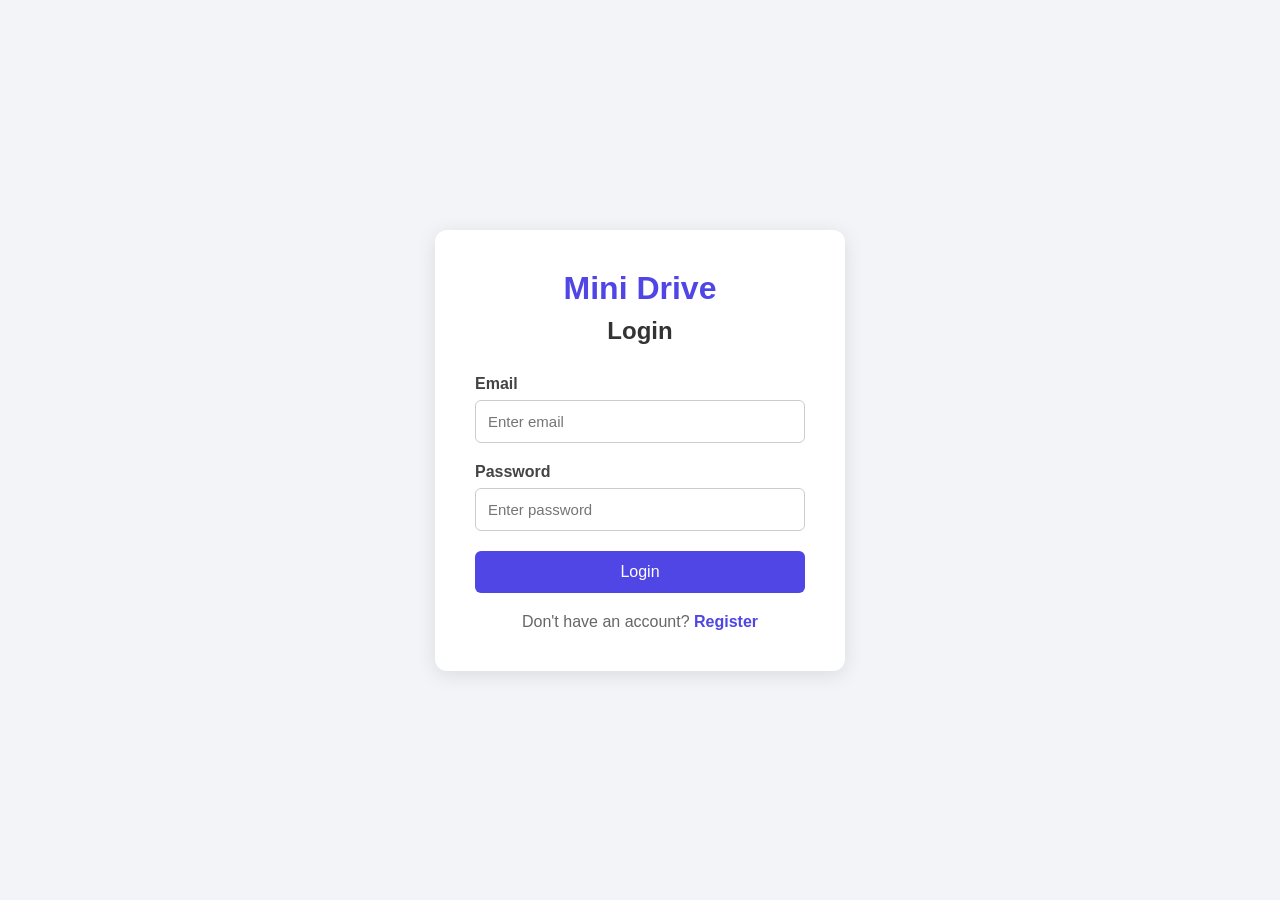
==== src/main/resources/static/dashboard.html @ bcd1473f "Authentication frontend" ====
<!DOCTYPE html>
<html lang="en">

<head>

    <meta charset="UTF-8">

    <meta name="viewport"
          content="width=device-width, initial-scale=1.0">

    <title>Mini Drive - Dashboard</title>

    <!-- Bootstrap CSS -->
    <link
            href="https://cdn.jsdelivr.net/npm/bootstrap@5.3.3/dist/css/bootstrap.min.css"
            rel="stylesheet">

</head>

<body class="bg-light">

<!-- ==========================
     NAVBAR
     ========================== -->

<nav class="navbar navbar-expand-lg bg-white shadow-sm">

    <div class="container">

        <!-- Brand -->

        <a class="navbar-brand fw-bold text-primary"
           href="dashboard.html">

            Mini Drive

        </a>


        <!-- Mobile menu button -->

        <button
                class="navbar-toggler"
                type="button"
                data-bs-toggle="collapse"
                data-bs-target="#navbarContent">

            <span class="navbar-toggler-icon"></span>

        </button>


        <!-- Navbar content -->

        <div
                class="collapse navbar-collapse"
                id="navbarContent">

            <!-- Left side -->

            <ul class="navbar-nav me-auto mb-2 mb-lg-0">

                <li class="nav-item">

                    <a
                            class="nav-link active"
                            href="dashboard.html">

                        Home

                    </a>

                </li>

                <li class="nav-item">

                    <a
                            class="nav-link"
                            href="#">

                        My Files

                    </a>

                </li>

                <li class="nav-item">

                    <a
                            class="nav-link"
                            href="#">

                        Profile

                    </a>

                </li>

            </ul>


            <!-- Right side -->

            <button
                    id="logout"
                    class="btn btn-outline-danger">

                Logout

            </button>

        </div>

    </div>

</nav>


<!-- ==========================
     MAIN CONTENT
     ========================== -->

<main class="container py-5">

    <!-- Welcome section -->

    <div class="mb-5">

        <h1 class="fw-bold">

            Welcome to Mini Drive

        </h1>

        <p
                id="user"
                class="text-muted fs-5">

            Loading...

        </p>

    </div>


    <!-- Dashboard cards -->

    <div class="row g-4">


        <!-- My Files -->

        <div class="col-md-4">

            <div class="card border-0 shadow-sm h-100">

                <div class="card-body p-4">

                    <div class="mb-3">

                        <span
                                class="badge text-bg-primary">

                            Files

                        </span>

                    </div>

                    <h4 class="card-title">

                        My Files

                    </h4>

                    <p class="card-text text-muted">

                        View and manage all your
                        uploaded files.

                    </p>

                    <button
                            class="btn btn-primary">

                        View Files

                    </button>

                </div>

            </div>

        </div>


        <!-- Upload -->

        <div class="col-md-4">

            <div class="card border-0 shadow-sm h-100">

                <div class="card-body p-4">

                    <div class="mb-3">

                        <span
                                class="badge text-bg-success">

                            Upload

                        </span>

                    </div>

                    <h4 class="card-title">

                        Upload File

                    </h4>

                    <p class="card-text text-muted">

                        Upload documents and images
                        to your Mini Drive.

                    </p>

                    <button
                            class="btn btn-success">

                        Upload File

                    </button>

                </div>

            </div>

        </div>


        <!-- URL Shortener -->

        <div class="col-md-4">

            <div class="card border-0 shadow-sm h-100">

                <div class="card-body p-4">

                    <div class="mb-3">

                        <span
                                class="badge text-bg-warning">

                            URL

                        </span>

                    </div>

                    <h4 class="card-title">

                        URL Shortener

                    </h4>

                    <p class="card-text text-muted">

                        Create short URLs for
                        your files.

                    </p>

                    <button
                            class="btn btn-warning">

                        Shorten URL

                    </button>

                </div>

            </div>

        </div>

    </div>

</main>


<!-- ==========================
     BOOTSTRAP JS
     ========================== -->

<script
        src="https://cdn.jsdelivr.net/npm/bootstrap@5.3.3/dist/js/bootstrap.bundle.min.js">
</script>


<!-- Your authentication JavaScript -->

<script src="js/auth.js"></script>


<!-- ==========================
     LOAD CURRENT USER
     ========================== -->

<script>

    async function loadUser() {

        try {

            const response = await fetch(
                "/api/auth/me",
                {
                    credentials: "include"
                }
            );


            // User is not logged in

            if (!response.ok) {

                window.location.href =
                    "login.html";

                return;
            }


            // Get email from backend

            const email =
                await response.text();


            // Display email

            document.getElementById("user")
                .textContent =
                "Logged in as: " + email;

        }

        catch (error) {

            console.error(
                "Error loading user:",
                error
            );

            window.location.href =
                "login.html";
        }
    }


    loadUser();

</script>
<script src="js/auth.js"></script>
</body>

</html>
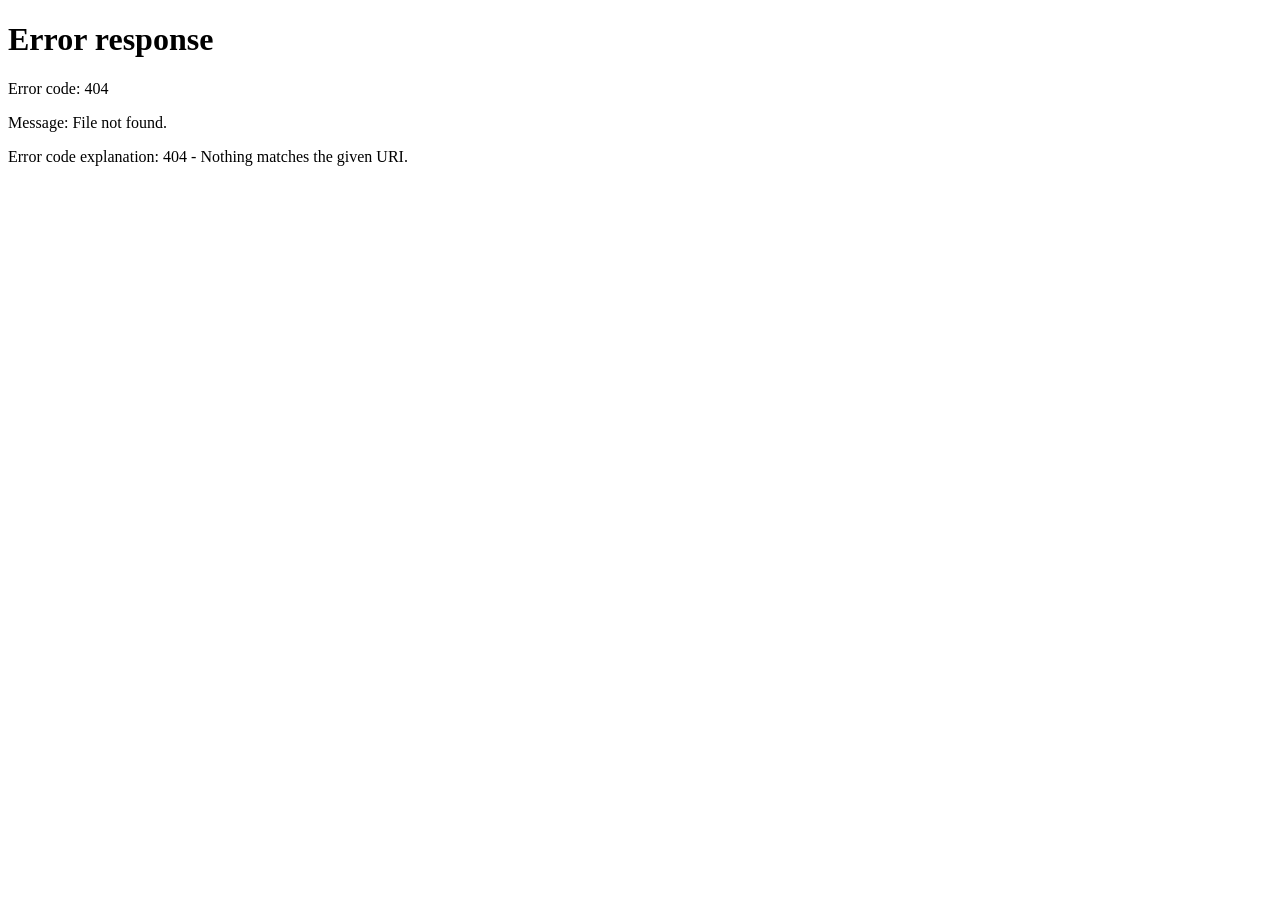
==== commit a15fbaf6: "Connect frontend to backend file features" ====
--- a/src/main/resources/static/dashboard.html
+++ b/src/main/resources/static/dashboard.html
@@ -2,368 +2,545 @@
 <html lang="en">
 
 <head>
-
     <meta charset="UTF-8">
 
     <meta name="viewport"
           content="width=device-width, initial-scale=1.0">
 
-    <title>Mini Drive - Dashboard</title>
-
-    <!-- Bootstrap CSS -->
-    <link
-            href="https://cdn.jsdelivr.net/npm/bootstrap@5.3.3/dist/css/bootstrap.min.css"
-            rel="stylesheet">
-
+    <title>Dashboard | CloudVault</title>
+
+    <link rel="stylesheet"
+          href="style.css">
 </head>
 
-<body class="bg-light">
-
-<!-- ==========================
-     NAVBAR
-     ========================== -->
-
-<nav class="navbar navbar-expand-lg bg-white shadow-sm">
-
-    <div class="container">
-
-        <!-- Brand -->
-
-        <a class="navbar-brand fw-bold text-primary"
-           href="dashboard.html">
-
-            Mini Drive
+<body>
+
+<!-- ================================
+     DASHBOARD
+================================= -->
+
+<div class="dashboard">
+
+
+    <!-- SIDEBAR -->
+
+    <aside class="sidebar">
+
+        <a href="index.html"
+           class="dashboard-logo">
+
+            ☁ Cloud<span>Vault</span>
 
         </a>
 
 
-        <!-- Mobile menu button -->
-
-        <button
-                class="navbar-toggler"
-                type="button"
-                data-bs-toggle="collapse"
-                data-bs-target="#navbarContent">
-
-            <span class="navbar-toggler-icon"></span>
-
-        </button>
-
-
-        <!-- Navbar content -->
-
-        <div
-                class="collapse navbar-collapse"
-                id="navbarContent">
-
-            <!-- Left side -->
-
-            <ul class="navbar-nav me-auto mb-2 mb-lg-0">
-
-                <li class="nav-item">
-
-                    <a
-                            class="nav-link active"
-                            href="dashboard.html">
-
-                        Home
-
-                    </a>
-
-                </li>
-
-                <li class="nav-item">
-
-                    <a
-                            class="nav-link"
-                            href="#">
-
-                        My Files
-
-                    </a>
-
-                </li>
-
-                <li class="nav-item">
-
-                    <a
-                            class="nav-link"
-                            href="#">
-
-                        Profile
-
-                    </a>
-
-                </li>
-
-            </ul>
-
-
-            <!-- Right side -->
-
-            <button
-                    id="logout"
-                    class="btn btn-outline-danger">
-
-                Logout
-
-            </button>
+        <!-- Navigation -->
+
+        <nav class="dashboard-nav">
+
+            <a href="#overview"
+               class="active">
+
+                <span>⌂</span>
+                Overview
+
+            </a>
+
+            <a href="#files">
+
+                <span>📁</span>
+                My Files
+
+            </a>
+
+            <a href="#shared">
+
+                <span>↗</span>
+                Shared
+
+            </a>
+
+            <a href="#recent">
+
+                <span>🕘</span>
+                Recent
+
+            </a>
+
+            <a href="#settings">
+
+                <span>⚙</span>
+                Settings
+
+            </a>
+
+        </nav>
+
+
+        <!-- Storage -->
+
+        <div class="storage-box">
+
+            <div class="storage-icon">
+                ☁
+            </div>
+
+            <h4>
+                Storage
+            </h4>
+
+            <p>
+                4.2 GB of 10 GB used
+            </p>
+
+            <div class="storage-bar">
+
+                <span></span>
+
+            </div>
+
+            <small>
+                58% available
+            </small>
 
         </div>
 
-    </div>
-
-</nav>
-
-
-<!-- ==========================
-     MAIN CONTENT
-     ========================== -->
-
-<main class="container py-5">
-
-    <!-- Welcome section -->
-
-    <div class="mb-5">
-
-        <h1 class="fw-bold">
-
-            Welcome to Mini Drive
-
-        </h1>
-
-        <p
-                id="user"
-                class="text-muted fs-5">
-
-            Loading...
-
-        </p>
-
-    </div>
-
-
-    <!-- Dashboard cards -->
-
-    <div class="row g-4">
-
-
-        <!-- My Files -->
-
-        <div class="col-md-4">
-
-            <div class="card border-0 shadow-sm h-100">
-
-                <div class="card-body p-4">
-
-                    <div class="mb-3">
-
-                        <span
-                                class="badge text-bg-primary">
-
-                            Files
-
-                        </span>
-
+
+        <!-- Logout -->
+
+        <a href="index.html"
+           class="logout-button">
+
+            ← Logout
+
+        </a>
+
+    </aside>
+
+
+
+    <!-- ================================
+         MAIN CONTENT
+    ================================= -->
+
+    <main class="dashboard-main">
+
+
+        <!-- TOP BAR -->
+
+        <header class="dashboard-header">
+
+            <div>
+
+                <p class="dashboard-label">
+                    CLOUD STORAGE
+                </p>
+
+                <h1>
+                    Welcome back 👋
+                </h1>
+
+                <p class="dashboard-subtitle">
+                    Manage your files from one place.
+                </p>
+
+            </div>
+
+
+            <div class="profile">
+
+                <div class="profile-avatar">
+                    D
+                </div>
+
+                <div>
+
+                    <b>
+                        Deepika
+                    </b>
+
+                    <small>
+                        Personal Account
+                    </small>
+
+                </div>
+
+            </div>
+
+        </header>
+
+
+
+        <!-- ================================
+             STAT CARDS
+        ================================= -->
+
+        <section class="dashboard-stats"
+                 id="overview">
+
+
+            <div class="dashboard-stat-card">
+
+                <div class="stat-icon">
+                    📁
+                </div>
+
+                <div>
+
+                    <p>
+                        Total Files
+                    </p>
+
+                    <h2>
+                        128
+                    </h2>
+
+                </div>
+
+            </div>
+
+
+            <div class="dashboard-stat-card">
+
+                <div class="stat-icon">
+                    ☁
+                </div>
+
+                <div>
+
+                    <p>
+                        Storage Used
+                    </p>
+
+                    <h2>
+                        4.2 GB
+                    </h2>
+
+                </div>
+
+            </div>
+
+
+            <div class="dashboard-stat-card">
+
+                <div class="stat-icon">
+                    ↗
+                </div>
+
+                <div>
+
+                    <p>
+                        Shared Files
+                    </p>
+
+                    <h2>
+                        24
+                    </h2>
+
+                </div>
+
+            </div>
+
+
+            <div class="dashboard-stat-card">
+
+                <div class="stat-icon">
+                    📊
+                </div>
+
+                <div>
+
+                    <p>
+                        Storage Left
+                    </p>
+
+                    <h2>
+                        5.8 GB
+                    </h2>
+
+                </div>
+
+            </div>
+
+        </section>
+
+
+
+        <!-- ================================
+             QUICK ACTIONS
+        ================================= -->
+
+        <section class="quick-actions">
+
+            <div class="dashboard-section-title">
+
+                <div>
+
+                    <p class="dashboard-label">
+                        QUICK ACTIONS
+                    </p>
+
+                    <h2>
+                        Manage Your Files
+                    </h2>
+
+                </div>
+
+                <label for="fileUpload" class="upload-button">
+                    + Upload File
+                </label>
+
+                <input
+                        type="file"
+                        id="fileUpload"
+                        hidden
+                >
+
+            </div>
+
+
+            <div class="action-grid">
+
+
+                <div class="action-card">
+
+                    <div class="action-icon">
+                        ↑
                     </div>
 
-                    <h4 class="card-title">
-
-                        My Files
-
-                    </h4>
-
-                    <p class="card-text text-muted">
-
-                        View and manage all your
-                        uploaded files.
-
-                    </p>
-
-                    <button
-                            class="btn btn-primary">
-
-                        View Files
-
-                    </button>
-
-                </div>
-
-            </div>
-
-        </div>
-
-
-        <!-- Upload -->
-
-        <div class="col-md-4">
-
-            <div class="card border-0 shadow-sm h-100">
-
-                <div class="card-body p-4">
-
-                    <div class="mb-3">
-
-                        <span
-                                class="badge text-bg-success">
-
-                            Upload
-
-                        </span>
-
+                    <h3>
+                        Upload Files
+                    </h3>
+
+                    <p>
+                        Add new files to your
+                        cloud storage.
+                    </p>
+
+                </div>
+
+
+                <div class="action-card" id="createFolder">
+
+                    <div class="action-icon">
+                        📁
                     </div>
 
-                    <h4 class="card-title">
-
-                        Upload File
-
-                    </h4>
-
-                    <p class="card-text text-muted">
-
-                        Upload documents and images
-                        to your Mini Drive.
-
-                    </p>
-
-                    <button
-                            class="btn btn-success">
-
-                        Upload File
-
-                    </button>
-
-                </div>
-
-            </div>
-
-        </div>
-
-
-        <!-- URL Shortener -->
-
-        <div class="col-md-4">
-
-            <div class="card border-0 shadow-sm h-100">
-
-                <div class="card-body p-4">
-
-                    <div class="mb-3">
-
-                        <span
-                                class="badge text-bg-warning">
-
-                            URL
-
-                        </span>
-
+                    <h3>
+                        Create Folder
+                    </h3>
+
+                    <p>
+                        Organize your files into
+                        custom folders.
+                    </p>
+
+                </div>
+
+
+                <div class="action-card">
+
+                    <div class="action-icon">
+                        ↗
                     </div>
 
-                    <h4 class="card-title">
-
-                        URL Shortener
-
-                    </h4>
-
-                    <p class="card-text text-muted">
-
-                        Create short URLs for
-                        your files.
-
-                    </p>
-
-                    <button
-                            class="btn btn-warning">
-
-                        Shorten URL
-
-                    </button>
-
-                </div>
-
-            </div>
-
-        </div>
-
-    </div>
-
-</main>
-
-
-<!-- ==========================
-     BOOTSTRAP JS
-     ========================== -->
-
-<script
-        src="https://cdn.jsdelivr.net/npm/bootstrap@5.3.3/dist/js/bootstrap.bundle.min.js">
-</script>
-
-
-<!-- Your authentication JavaScript -->
-
-<script src="js/auth.js"></script>
-
-
-<!-- ==========================
-     LOAD CURRENT USER
-     ========================== -->
-
-<script>
-
-    async function loadUser() {
-
-        try {
-
-            const response = await fetch(
-                "/api/auth/me",
-                {
-                    credentials: "include"
-                }
-            );
-
-
-            // User is not logged in
-
-            if (!response.ok) {
-
-                window.location.href =
-                    "login.html";
-
-                return;
-            }
-
-
-            // Get email from backend
-
-            const email =
-                await response.text();
-
-
-            // Display email
-
-            document.getElementById("user")
-                .textContent =
-                "Logged in as: " + email;
-
-        }
-
-        catch (error) {
-
-            console.error(
-                "Error loading user:",
-                error
-            );
-
-            window.location.href =
-                "login.html";
-        }
-    }
-
-
-    loadUser();
-
-</script>
-<script src="js/auth.js"></script>
+                    <h3>
+                        Share Files
+                    </h3>
+
+                    <p>
+                        Share selected files
+                        with others.
+                    </p>
+
+                </div>
+
+            </div>
+
+        </section>
+
+        <!-- FOLDERS -->
+
+        <section class="folders-section">
+
+            <div class="dashboard-section-title">
+
+                <div>
+                    <p class="dashboard-label">
+                        YOUR FOLDERS
+                    </p>
+
+                    <h2>
+                        My Folders
+                    </h2>
+                </div>
+
+            </div>
+
+            <div class="folder-grid" id="folderGrid">
+
+                <div class="folder-card">
+                    <div class="folder-icon">📁</div>
+
+                    <div>
+                        <h3>College Projects</h3>
+                        <p>12 files</p>
+                    </div>
+                </div>
+
+                <div class="folder-card">
+                    <div class="folder-icon">📁</div>
+
+                    <div>
+                        <h3>Documents</h3>
+                        <p>8 files</p>
+                    </div>
+                </div>
+
+            </div>
+
+        </section>
+
+
+
+        <!-- ================================
+             RECENT FILES
+        ================================= -->
+
+        <section class="recent-files"
+                 id="recent">
+
+            <div class="dashboard-section-title">
+
+                <div>
+
+                    <p class="dashboard-label">
+                        RECENT ACTIVITY
+                    </p>
+
+                    <h2>
+                        Recent Files
+                    </h2>
+
+                    <div class="file-search">
+                        <input
+                                type="text"
+                                id="fileSearch"
+                                placeholder="🔍 Search files..."
+                        >
+                    </div>
+
+                </div>
+
+                <a href="#files"
+                   class="view-all">
+                    View All →
+                </a>
+
+            </div>
+
+
+            <div class="file-table">
+
+
+                <div class="file-row file-header">
+
+                        <span>
+                            File
+                        </span>
+
+                    <span>
+                            Type
+                        </span>
+
+                    <span>
+                            Size
+                        </span>
+
+                    <span>
+                            Modified
+                        </span>
+
+                </div>
+
+
+
+                <div class="file-row">
+
+                        <span class="file-name">
+                            📄 Project_Report.pdf
+                        </span>
+
+                    <span>
+                            PDF
+                        </span>
+
+                    <span>
+                            2.4 MB
+                        </span>
+
+                    <span>
+                            Today
+                        </span>
+
+                </div>
+
+
+                <div class="file-row">
+
+                        <span class="file-name">
+                            🖼 SIH_Prototype.png
+                        </span>
+
+                    <span>
+                            Image
+                        </span>
+
+                    <span>
+                            1.8 MB
+                        </span>
+
+                    <span>
+                            Yesterday
+                        </span>
+
+                </div>
+
+
+                <div class="file-row">
+
+                        <span class="file-name">
+                            📊 Project_Data.xlsx
+                        </span>
+
+                    <span>
+                            Excel
+                        </span>
+
+                    <span>
+                            856 KB
+                        </span>
+
+                    <span>
+                            2 days ago
+                        </span>
+
+                </div>
+                <div id="uploadedFiles"></div>
+
+
+            </div>
+
+        </section>
+
+
+    </main>
+
+</div>
+
+
+<script src="script.js"></script>
+
 </body>
 
 </html>
--- a/src/main/resources/static/style.css
+++ b/src/main/resources/static/style.css
@@ -0,0 +1,2866 @@
+/* ================================
+   GOOGLE FONT
+================================ */
+
+@import url('https://fonts.googleapis.com/css2?family=Inter:wght@400;500;600;700;800&display=swap');
+
+
+/* ================================
+   BASIC RESET
+================================ */
+
+* {
+    margin: 0;
+    padding: 0;
+    box-sizing: border-box;
+}
+
+html {
+    scroll-behavior: smooth;
+}
+
+body {
+    font-family: 'Inter', sans-serif;
+    color: #17213c;
+    background: #f8faff;
+    line-height: 1.6;
+}
+
+a {
+    text-decoration: none;
+    color: inherit;
+}
+
+
+/* ================================
+   NAVBAR
+================================ */
+
+.navbar {
+    height: 78px;
+
+    display: flex;
+    align-items: center;
+    justify-content: space-between;
+
+    padding: 0 8%;
+
+    background: rgba(255, 255, 255, 0.95);
+
+    border-bottom: 1px solid #e9edf5;
+
+    position: sticky;
+    top: 0;
+
+    z-index: 100;
+
+    backdrop-filter: blur(15px);
+}
+
+
+/* Logo */
+
+.logo {
+    font-size: 22px;
+    font-weight: 800;
+
+    letter-spacing: -1px;
+}
+
+.logo span {
+    color: #6675f4;
+}
+
+
+/* Navigation */
+
+.navbar nav {
+    display: flex;
+
+    align-items: center;
+
+    gap: 32px;
+
+    font-size: 14px;
+
+    font-weight: 600;
+
+    color: #68738a;
+}
+
+.navbar nav a {
+    transition: 0.3s;
+}
+
+.navbar nav a:hover {
+    color: #6675f4;
+}
+
+
+/* Login Button */
+
+.navbar nav a:last-child {
+
+    padding: 10px 20px;
+
+    border-radius: 9px;
+
+    border: 1px solid #dfe4ef;
+
+    color: #303b55;
+
+    background: white;
+}
+
+.navbar nav a:last-child:hover {
+
+    background: #6675f4;
+
+    color: white;
+
+    border-color: #6675f4;
+}
+
+
+/* ================================
+   HERO SECTION
+================================ */
+
+.hero {
+
+    min-height: 720px;
+
+    padding: 80px 8%;
+
+    display: grid;
+
+    grid-template-columns: 1fr 1fr;
+
+    align-items: center;
+
+    gap: 50px;
+
+    background:
+
+        radial-gradient(
+            circle at 80% 20%,
+            #dce3ff,
+            transparent 35%
+        ),
+
+        linear-gradient(
+            135deg,
+            #f9fbff,
+            #eef2ff
+        );
+
+    overflow: hidden;
+}
+
+
+/* Hero Text */
+
+.tagline {
+
+    display: inline-block;
+
+    padding: 8px 14px;
+
+    border-radius: 30px;
+
+    background: #e8ecff;
+
+    color: #6271ef;
+
+    font-size: 11px;
+
+    font-weight: 800;
+
+    letter-spacing: 1px;
+
+    margin-bottom: 20px;
+}
+
+
+.hero h1 {
+
+    font-size: 60px;
+
+    line-height: 1.05;
+
+    letter-spacing: -3px;
+
+    max-width: 650px;
+
+    margin-bottom: 22px;
+}
+
+.hero h1 span {
+
+    display: block;
+
+    color: #6675f4;
+}
+
+
+.hero-text {
+
+    max-width: 540px;
+
+    color: #707b91;
+
+    font-size: 16px;
+}
+
+
+/* Buttons */
+
+.hero-buttons {
+
+    display: flex;
+
+    gap: 14px;
+
+    margin-top: 30px;
+}
+
+.btn {
+
+    display: inline-flex;
+
+    align-items: center;
+
+    justify-content: center;
+
+    padding: 13px 22px;
+
+    border-radius: 10px;
+
+    font-size: 13px;
+
+    font-weight: 700;
+
+    transition: 0.3s;
+}
+
+
+/* Primary */
+
+.btn.primary {
+
+    color: white;
+
+    background:
+        linear-gradient(
+            135deg,
+            #6675f4,
+            #806be9
+        );
+
+    box-shadow:
+        0 12px 25px
+        rgba(102,117,244,0.25);
+}
+
+.btn.primary:hover {
+
+    transform: translateY(-3px);
+
+    box-shadow:
+        0 17px 30px
+        rgba(102,117,244,0.35);
+}
+
+
+/* Secondary */
+
+.btn.secondary {
+
+    color: #3f4960;
+
+    background: white;
+
+    border: 1px solid #dfe4ef;
+}
+
+.btn.secondary:hover {
+
+    border-color: #6675f4;
+
+    color: #6675f4;
+}
+
+
+/* ================================
+   CLOUD DIAGRAM
+================================ */
+
+.cloud-diagram {
+
+    height: 500px;
+
+    position: relative;
+
+    display: flex;
+
+    align-items: center;
+
+    justify-content: center;
+}
+
+
+/* Main Cloud */
+
+.cloud-center {
+
+    width: 145px;
+
+    height: 145px;
+
+    border-radius: 35px;
+
+    background:
+        linear-gradient(
+            135deg,
+            #6575f4,
+            #826bea
+        );
+
+    color: white;
+
+    display: flex;
+
+    flex-direction: column;
+
+    align-items: center;
+
+    justify-content: center;
+
+    text-align: center;
+
+    position: relative;
+
+    z-index: 5;
+
+    box-shadow:
+        0 25px 60px
+        rgba(92,105,235,0.45);
+}
+
+.cloud-center:first-letter {
+    font-size: 45px;
+}
+
+.cloud-center h3 {
+
+    font-size: 15px;
+
+    margin-top: 3px;
+}
+
+.cloud-center p {
+
+    font-size: 9px;
+
+    color: #e3e6ff;
+}
+
+
+/* Diagram Boxes */
+
+.diagram-box {
+
+    position: absolute;
+
+    width: 125px;
+
+    min-height: 82px;
+
+    padding: 12px;
+
+    background: white;
+
+    border: 1px solid #e4e8f2;
+
+    border-radius: 15px;
+
+    box-shadow:
+        0 18px 45px
+        rgba(67,81,139,0.12);
+
+    display: flex;
+
+    flex-direction: column;
+
+    align-items: center;
+
+    justify-content: center;
+
+    text-align: center;
+
+    z-index: 4;
+
+    transition: 0.3s;
+}
+
+.diagram-box:hover {
+
+    transform: translateY(-6px);
+
+    box-shadow:
+        0 22px 50px
+        rgba(67,81,139,0.18);
+}
+
+
+.diagram-box:first-line {
+
+    font-size: 20px;
+}
+
+
+.diagram-box b {
+
+    font-size: 10px;
+
+    margin-top: 4px;
+}
+
+
+.diagram-box small {
+
+    font-size: 8px;
+
+    color: #929aaa;
+}
+
+
+/* Position Boxes */
+
+.box-one {
+
+    top: 35px;
+
+    left: 20px;
+}
+
+.box-two {
+
+    top: 35px;
+
+    right: 20px;
+}
+
+.box-three {
+
+    bottom: 35px;
+
+    left: 20px;
+}
+
+.box-four {
+
+    bottom: 35px;
+
+    right: 20px;
+}
+
+
+/* ================================
+   DIAGRAM CONNECTIONS
+================================ */
+
+.cloud-diagram::before,
+.cloud-diagram::after {
+
+    content: "";
+
+    position: absolute;
+
+    width: 145px;
+
+    height: 2px;
+
+    background:
+        linear-gradient(
+            90deg,
+            #d1d7fa,
+            #6877f4,
+            #d1d7fa
+        );
+
+    z-index: 1;
+}
+
+
+/* Horizontal Lines */
+
+.cloud-diagram::before {
+
+    transform: rotate(32deg);
+
+    left: 85px;
+
+    top: 135px;
+}
+
+.cloud-diagram::after {
+
+    transform: rotate(-32deg);
+
+    right: 85px;
+
+    top: 135px;
+}
+
+
+/* ================================
+   STATISTICS
+================================ */
+
+.stats {
+
+    display: grid;
+
+    grid-template-columns:
+        repeat(4, 1fr);
+
+    background: white;
+
+    border-bottom:
+        1px solid #edf0f5;
+}
+
+
+.stats div {
+
+    text-align: center;
+
+    padding: 30px;
+
+    border-right:
+        1px solid #edf0f5;
+}
+
+.stats div:last-child {
+    border-right: none;
+}
+
+
+.stats h2 {
+
+    font-size: 25px;
+}
+
+
+.stats p {
+
+    color: #8a94a8;
+
+    font-size: 12px;
+}
+
+/* =================================
+   HOW IT WORKS
+================================= */
+
+.how-it-works {
+
+    padding: 95px 8%;
+
+    background: #f7f9ff;
+
+    border-top: 1px solid #edf0f5;
+
+    border-bottom: 1px solid #edf0f5;
+}
+
+
+/* Workflow Container */
+
+.workflow {
+
+    margin-top: 55px;
+
+    display: flex;
+
+    align-items: center;
+
+    justify-content: center;
+
+    gap: 15px;
+}
+
+
+/* Workflow Card */
+
+.workflow-card {
+
+    width: 210px;
+
+    min-height: 220px;
+
+    padding: 25px 20px;
+
+    background: white;
+
+    border: 1px solid #e5e9f2;
+
+    border-radius: 18px;
+
+    text-align: center;
+
+    position: relative;
+
+    transition: 0.3s;
+
+    box-shadow:
+        0 15px 35px
+        rgba(40,50,90,0.06);
+}
+
+
+.workflow-card:hover {
+
+    transform: translateY(-8px);
+
+    box-shadow:
+        0 22px 45px
+        rgba(40,50,90,0.12);
+
+    border-color: #dfe4ff;
+}
+
+
+/* Step Number */
+
+.step-number {
+
+    position: absolute;
+
+    top: 12px;
+
+    right: 15px;
+
+    font-size: 9px;
+
+    font-weight: 800;
+
+    color: #a0a8ba;
+}
+
+
+/* Workflow Icon */
+
+.workflow-icon {
+
+    width: 55px;
+
+    height: 55px;
+
+    margin: 15px auto 18px;
+
+    border-radius: 15px;
+
+    display: grid;
+
+    place-items: center;
+
+    background: #edf0ff;
+
+    color: #6675f4;
+
+    font-size: 23px;
+}
+
+
+.workflow-card h3 {
+
+    font-size: 16px;
+
+    margin-bottom: 8px;
+}
+
+
+.workflow-card p {
+
+    font-size: 11px;
+
+    color: #7f899d;
+
+    line-height: 1.6;
+}
+
+
+/* Arrows */
+
+.workflow-arrow {
+
+    font-size: 25px;
+
+    font-weight: 700;
+
+    color: #6877ef;
+
+    flex-shrink: 0;
+}
+
+
+/* ================================
+   FEATURES
+================================ */
+
+.features {
+
+    padding: 95px 8%;
+
+    background: white;
+}
+
+
+.section-heading {
+
+    max-width: 650px;
+
+    margin: auto;
+
+    text-align: center;
+}
+
+
+.section-heading > p:first-child {
+
+    color: #6675f4;
+
+    font-size: 11px;
+
+    font-weight: 800;
+
+    letter-spacing: 1.5px;
+}
+
+
+.section-heading h2 {
+
+    font-size: 42px;
+
+    line-height: 1.15;
+
+    letter-spacing: -2px;
+
+    margin: 10px 0 15px;
+}
+
+
+.section-heading h2 span {
+
+    color: #6675f4;
+}
+
+
+.section-heading p:last-child {
+
+    color: #7d879a;
+
+    font-size: 14px;
+}
+
+
+/* Feature Grid */
+
+.feature-container {
+
+    margin-top: 50px;
+
+    display: grid;
+
+    grid-template-columns:
+        repeat(3, 1fr);
+
+    gap: 20px;
+}
+
+
+/* Feature Card */
+
+.feature-card {
+
+    padding: 30px;
+
+    border: 1px solid #e8ebf2;
+
+    border-radius: 17px;
+
+    background: white;
+
+    transition: 0.3s;
+}
+
+
+.feature-card:hover {
+
+    transform: translateY(-7px);
+
+    box-shadow:
+        0 20px 40px
+        rgba(39,52,86,0.09);
+
+    border-color: #dfe4ff;
+}
+
+
+.feature-icon {
+
+    width: 48px;
+
+    height: 48px;
+
+    display: grid;
+
+    place-items: center;
+
+    border-radius: 13px;
+
+    background: #edf0ff;
+
+    color: #6675f4;
+
+    font-size: 20px;
+
+    margin-bottom: 20px;
+}
+
+
+.feature-card h3 {
+
+    font-size: 16px;
+
+    margin-bottom: 8px;
+}
+
+
+.feature-card p {
+
+    color: #7e8799;
+
+    font-size: 12px;
+}
+
+
+/* ================================
+   ABOUT SECTION
+================================ */
+
+.about {
+
+    padding: 90px 8%;
+
+    display: grid;
+
+    grid-template-columns:
+        1.1fr 0.9fr;
+
+    gap: 70px;
+
+    align-items: center;
+
+    background: #f7f8fc;
+}
+
+
+.section-label {
+
+    color: #6675f4;
+
+    font-size: 11px;
+
+    font-weight: 800;
+
+    letter-spacing: 1.5px;
+}
+
+
+.about h2 {
+
+    font-size: 42px;
+
+    line-height: 1.15;
+
+    letter-spacing: -2px;
+
+    margin: 10px 0 18px;
+}
+
+
+.about h2 span {
+
+    color: #6675f4;
+}
+
+
+.about-content > p:not(.section-label) {
+
+    color: #7b8599;
+
+    font-size: 14px;
+
+    max-width: 560px;
+}
+
+
+/* About Points */
+
+.about-points {
+
+    display: grid;
+
+    grid-template-columns: 1fr 1fr;
+
+    gap: 12px;
+
+    margin: 25px 0 30px;
+}
+
+
+.about-points div {
+
+    padding: 12px;
+
+    border-radius: 9px;
+
+    background: white;
+
+    border: 1px solid #e9ecf2;
+
+    color: #59657b;
+
+    font-size: 11px;
+
+    font-weight: 600;
+}
+
+
+/* About Visual */
+
+.about-visual {
+
+    height: 350px;
+
+    position: relative;
+
+    display: grid;
+
+    place-items: center;
+}
+
+
+.about-cloud {
+
+    width: 135px;
+
+    height: 135px;
+
+    border-radius: 35px;
+
+    background:
+        linear-gradient(
+            135deg,
+            #6675f4,
+            #806bea
+        );
+
+    color: white;
+
+    display: grid;
+
+    place-items: center;
+
+    font-size: 50px;
+
+    position: relative;
+
+    z-index: 3;
+
+    box-shadow:
+        0 25px 60px
+        rgba(92,105,235,0.4);
+}
+
+
+.about-circle {
+
+    position: absolute;
+
+    border: 1px solid #dfe3f0;
+
+    border-radius: 50%;
+}
+
+
+.circle-one {
+
+    width: 270px;
+
+    height: 270px;
+}
+
+
+.circle-two {
+
+    width: 210px;
+
+    height: 210px;
+}
+
+
+/* ================================
+   FOOTER
+================================ */
+
+footer {
+
+    padding: 40px 8%;
+
+    background: white;
+
+    display: flex;
+
+    align-items: center;
+
+    justify-content: space-between;
+
+    color: #8b94a7;
+
+    font-size: 11px;
+}
+
+
+/* ================================
+   RESPONSIVE DESIGN
+================================ */
+
+@media (max-width: 900px) {
+
+    .hero {
+
+        grid-template-columns: 1fr;
+
+        text-align: center;
+    }
+
+    .hero-text {
+
+        margin: auto;
+    }
+
+    .hero-buttons {
+
+        justify-content: center;
+    }
+
+    .feature-container {
+
+        grid-template-columns: 1fr 1fr;
+    }
+
+    .about {
+
+        grid-template-columns: 1fr;
+    }
+
+    .about-content {
+
+        text-align: center;
+    }
+
+    .about-content > p {
+
+        margin-left: auto;
+
+        margin-right: auto;
+    }
+
+    .about-points {
+
+        text-align: left;
+    }
+
+    .stats {
+
+        grid-template-columns: 1fr 1fr;
+    }
+
+    .cloud-diagram {
+
+        transform: scale(0.9);
+    }
+}
+
+
+@media (max-width: 600px) {
+
+    .navbar {
+
+        padding: 0 5%;
+    }
+
+    .navbar nav {
+
+        gap: 10px;
+    }
+
+    .navbar nav a:not(:last-child) {
+
+        display: none;
+    }
+
+    .hero {
+
+        padding: 60px 5%;
+    }
+
+    .hero h1 {
+
+        font-size: 44px;
+    }
+
+    .hero-buttons {
+
+        flex-direction: column;
+    }
+
+    .feature-container {
+
+        grid-template-columns: 1fr;
+    }
+
+    .features,
+    .about {
+
+        padding: 65px 6%;
+    }
+
+    .section-heading h2,
+    .about h2 {
+
+        font-size: 34px;
+    }
+
+    .cloud-diagram {
+
+        transform: scale(0.72);
+
+        margin: -30px 0;
+    }
+
+    .about-visual {
+
+        display: none;
+    }
+
+    .about-points {
+
+        grid-template-columns: 1fr;
+    }
+
+    footer {
+
+        flex-direction: column;
+
+        gap: 15px;
+
+        text-align: center;
+    }
+}
+
+/* =================================
+   WORKFLOW RESPONSIVE
+================================= */
+
+@media (max-width: 1000px) {
+
+    .workflow {
+        flex-wrap: wrap;
+    }
+
+    .workflow-arrow {
+        display: none;
+    }
+
+}
+
+
+@media (max-width: 600px) {
+
+    .workflow {
+        flex-direction: column;
+    }
+
+    .workflow-card {
+        width: 100%;
+        max-width: 320px;
+    }
+
+}
+
+/* =================================
+   PREMIUM FEATURE CARDS
+================================= */
+
+.feature-card {
+    position: relative;
+    overflow: hidden;
+}
+
+.feature-number {
+    position: absolute;
+    top: 22px;
+    right: 24px;
+
+    font-size: 10px;
+    font-weight: 800;
+
+    color: #b1b8c8;
+}
+
+.feature-link {
+    display: inline-block;
+
+    margin-top: 18px;
+
+    font-size: 10px;
+    font-weight: 800;
+
+    color: #6675f4;
+
+    transition: 0.3s;
+}
+
+.feature-card:hover .feature-link {
+    letter-spacing: 0.3px;
+}
+
+.feature-card::after {
+    content: "";
+
+    position: absolute;
+
+    width: 100px;
+    height: 100px;
+
+    right: -55px;
+    bottom: -55px;
+
+    border-radius: 50%;
+
+    background: #eef0ff;
+
+    transition: 0.3s;
+
+    z-index: 0;
+}
+
+.feature-card:hover::after {
+    transform: scale(1.8);
+}
+
+.feature-card > * {
+    position: relative;
+    z-index: 1;
+}
+
+/* =================================
+   ABOUT SECTION - PREMIUM VISUAL
+================================= */
+
+.about {
+    padding: 100px 8%;
+    display: grid;
+    grid-template-columns: 1fr 1fr;
+    gap: 70px;
+    align-items: center;
+    background: #f7f8fc;
+}
+
+
+/* About Text */
+
+.about-description {
+    max-width: 560px;
+    color: #7b8599;
+    font-size: 14px;
+    line-height: 1.8;
+}
+
+
+/* About Points */
+
+.about-points {
+    display: grid;
+    grid-template-columns: 1fr 1fr;
+    gap: 10px;
+    margin: 25px 0 30px;
+}
+
+.about-points div {
+    padding: 12px 14px;
+    border-radius: 10px;
+    background: white;
+    border: 1px solid #e7eaf1;
+    color: #59657b;
+    font-size: 11px;
+    font-weight: 600;
+}
+
+
+/* =================================
+   ABOUT VISUAL
+================================= */
+
+.about-visual {
+    height: 400px;
+    position: relative;
+    display: flex;
+    align-items: center;
+    justify-content: center;
+}
+
+
+/* Center Cloud */
+
+.about-center {
+    width: 150px;
+    height: 150px;
+
+    border-radius: 32px;
+
+    background: linear-gradient(
+        135deg,
+        #6675f4,
+        #806bea
+    );
+
+    color: white;
+
+    display: flex;
+    flex-direction: column;
+
+    align-items: center;
+    justify-content: center;
+
+    text-align: center;
+
+    position: relative;
+    z-index: 5;
+
+    box-shadow:
+        0 25px 60px
+        rgba(102,117,244,0.35);
+}
+
+
+.about-cloud-icon {
+    font-size: 42px;
+    line-height: 1;
+    margin-bottom: 8px;
+}
+
+
+.about-center h3 {
+    font-size: 15px;
+}
+
+
+.about-center p {
+    font-size: 9px;
+    color: #e4e7ff;
+    margin-top: 3px;
+}
+
+
+/* =================================
+   ORBIT CIRCLES
+================================= */
+
+.about-orbit {
+    position: absolute;
+
+    border: 1px solid #dfe3f0;
+
+    border-radius: 50%;
+}
+
+
+.orbit-one {
+    width: 330px;
+    height: 330px;
+}
+
+
+.orbit-two {
+    width: 245px;
+    height: 245px;
+}
+
+
+/* =================================
+   ABOUT NODES
+================================= */
+
+.about-node {
+    position: absolute;
+
+    width: 115px;
+    min-height: 72px;
+
+    padding: 10px;
+
+    background: white;
+
+    border: 1px solid #e5e8f0;
+
+    border-radius: 14px;
+
+    display: flex;
+    flex-direction: column;
+
+    align-items: center;
+    justify-content: center;
+
+    text-align: center;
+
+    z-index: 6;
+
+    box-shadow:
+        0 15px 35px
+        rgba(40,50,90,0.10);
+
+    transition: 0.3s;
+}
+
+
+.about-node:hover {
+    transform: translateY(-6px);
+}
+
+
+.about-node span {
+    font-size: 20px;
+    margin-bottom: 3px;
+}
+
+
+.about-node b {
+    font-size: 10px;
+}
+
+
+.about-node small {
+    font-size: 8px;
+    color: #929aaa;
+}
+
+
+/* Node Positions */
+
+.node-files {
+    top: 25px;
+    left: 5px;
+}
+
+
+.node-security {
+    top: 25px;
+    right: 5px;
+}
+
+
+.node-storage {
+    bottom: 25px;
+    left: 5px;
+}
+
+
+.node-access {
+    bottom: 25px;
+    right: 5px;
+}
+
+
+/* =================================
+   ABOUT RESPONSIVE
+================================= */
+
+@media (max-width: 900px) {
+
+    .about {
+        grid-template-columns: 1fr;
+        text-align: center;
+    }
+
+    .about-description {
+        margin-left: auto;
+        margin-right: auto;
+    }
+
+    .about-points {
+        text-align: left;
+    }
+
+}
+
+
+@media (max-width: 600px) {
+
+    .about {
+        padding: 70px 6%;
+    }
+
+    .about-points {
+        grid-template-columns: 1fr;
+    }
+
+    .about-visual {
+        transform: scale(0.75);
+        margin: -35px 0;
+    }
+
+}
+
+/* =================================
+   NAVBAR POLISH
+================================= */
+
+.navbar nav a {
+    position: relative;
+    transition: 0.3s;
+}
+
+.navbar nav a:not(:last-child)::after {
+    content: "";
+
+    position: absolute;
+
+    left: 0;
+    bottom: -7px;
+
+    width: 0;
+    height: 2px;
+
+    background: #6675f4;
+
+    border-radius: 10px;
+
+    transition: 0.3s;
+}
+
+.navbar nav a:not(:last-child):hover::after {
+    width: 100%;
+}
+
+/* =================================
+   HERO BUTTON POLISH
+================================= */
+
+.btn {
+    cursor: pointer;
+}
+
+.btn.secondary:hover {
+    transform: translateY(-3px);
+}
+
+.btn.primary:hover {
+    transform: translateY(-3px);
+}
+
+/* =================================
+   PREMIUM FOOTER
+================================= */
+
+footer {
+    padding: 45px 8% 25px;
+
+    background: #11182f;
+
+    color: #aeb6ca;
+
+    display: flex;
+
+    flex-direction: column;
+
+    gap: 22px;
+
+    text-align: center;
+
+    border-top: 1px solid #202947;
+}
+
+footer .logo {
+    color: white;
+}
+
+footer .logo span {
+    color: #8290ff;
+}
+
+footer p {
+    font-size: 11px;
+}
+
+footer::before {
+    content: "Secure • Simple • Organized";
+
+    font-size: 10px;
+
+    color: #737d99;
+
+    letter-spacing: 1px;
+}
+
+
+/* =================================
+   LOGIN PAGE
+================================= */
+
+.login-page {
+    min-height: 100vh;
+
+    display: grid;
+    grid-template-columns: 1fr 1fr;
+
+    background: #f7f9ff;
+}
+
+
+/* =================================
+   LEFT INFORMATION SIDE
+================================= */
+
+.login-info {
+    padding: 60px 9%;
+
+    display: flex;
+    flex-direction: column;
+
+    background:
+        radial-gradient(
+            circle at 80% 20%,
+            #dfe5ff,
+            transparent 35%
+        ),
+        linear-gradient(
+            135deg,
+            #f8faff,
+            #edf1ff
+        );
+}
+
+
+.login-logo {
+    font-size: 22px;
+    font-weight: 800;
+
+    color: #202943;
+
+    width: fit-content;
+}
+
+.login-logo span {
+    color: #6675f4;
+}
+
+
+.login-info-content {
+    max-width: 500px;
+
+    margin: auto 0;
+}
+
+
+.login-label {
+    display: inline-block;
+
+    padding: 7px 12px;
+
+    border-radius: 20px;
+
+    background: #e8ecff;
+
+    color: #6675f4;
+
+    font-size: 10px;
+
+    font-weight: 800;
+
+    letter-spacing: 1px;
+
+    margin-bottom: 18px;
+}
+
+
+.login-info-content h1 {
+    font-size: 52px;
+
+    line-height: 1.08;
+
+    letter-spacing: -2.5px;
+
+    color: #17213c;
+
+    margin-bottom: 20px;
+}
+
+
+.login-info-content h1 span {
+    display: block;
+
+    color: #6675f4;
+}
+
+
+.login-info-content > p {
+    max-width: 450px;
+
+    color: #747f94;
+
+    font-size: 14px;
+
+    line-height: 1.8;
+}
+
+
+/* Benefits */
+
+.login-benefits {
+    margin-top: 28px;
+
+    display: flex;
+
+    flex-direction: column;
+
+    gap: 12px;
+}
+
+
+.login-benefits div {
+    display: flex;
+
+    align-items: center;
+
+    gap: 10px;
+
+    color: #59657b;
+
+    font-size: 12px;
+
+    font-weight: 600;
+}
+
+
+.login-benefits span {
+    width: 23px;
+    height: 23px;
+
+    display: grid;
+
+    place-items: center;
+
+    border-radius: 50%;
+
+    background: #e7ebff;
+
+    color: #6675f4;
+
+    font-size: 11px;
+}
+
+
+/* =================================
+   RIGHT FORM SIDE
+================================= */
+
+.login-form-section {
+    display: flex;
+
+    align-items: center;
+
+    justify-content: center;
+
+    padding: 50px;
+}
+
+
+.login-card {
+    width: 100%;
+
+    max-width: 430px;
+
+    padding: 42px;
+
+    background: white;
+
+    border: 1px solid #e5e9f2;
+
+    border-radius: 22px;
+
+    box-shadow:
+        0 25px 70px
+        rgba(39,52,86,0.10);
+}
+
+
+/* Header */
+
+.login-card-header {
+    text-align: center;
+
+    margin-bottom: 30px;
+}
+
+
+.login-icon {
+    width: 55px;
+    height: 55px;
+
+    margin: 0 auto 15px;
+
+    display: grid;
+
+    place-items: center;
+
+    border-radius: 15px;
+
+    background:
+        linear-gradient(
+            135deg,
+            #6675f4,
+            #806bea
+        );
+
+    color: white;
+
+    font-size: 25px;
+
+    box-shadow:
+        0 12px 25px
+        rgba(102,117,244,0.25);
+}
+
+
+.login-card-header h2 {
+    font-size: 25px;
+
+    color: #202943;
+
+    margin-bottom: 6px;
+}
+
+
+.login-card-header p {
+    color: #8992a5;
+
+    font-size: 11px;
+}
+
+
+/* =================================
+   FORM
+================================= */
+
+.form-group {
+    margin-bottom: 19px;
+}
+
+
+.form-group label {
+    display: block;
+
+    margin-bottom: 7px;
+
+    color: #3f4960;
+
+    font-size: 11px;
+
+    font-weight: 700;
+}
+
+
+.form-group input {
+    width: 100%;
+
+    height: 47px;
+
+    padding: 0 14px;
+
+    border: 1px solid #dfe4ed;
+
+    border-radius: 10px;
+
+    outline: none;
+
+    background: #fbfcff;
+
+    color: #28324a;
+
+    font-family: inherit;
+
+    font-size: 12px;
+
+    transition: 0.3s;
+}
+
+
+.form-group input:focus {
+    border-color: #6675f4;
+
+    background: white;
+
+    box-shadow:
+        0 0 0 3px
+        rgba(102,117,244,0.10);
+}
+
+
+.form-group input::placeholder {
+    color: #a4abba;
+}
+
+
+/* =================================
+   OPTIONS
+================================= */
+
+.login-options {
+    display: flex;
+
+    align-items: center;
+
+    justify-content: space-between;
+
+    margin: 4px 0 23px;
+
+    font-size: 10px;
+}
+
+
+.remember {
+    display: flex;
+
+    align-items: center;
+
+    gap: 7px;
+
+    color: #707b90;
+
+    cursor: pointer;
+}
+
+
+.remember input {
+    accent-color: #6675f4;
+}
+
+
+.login-options a {
+    color: #6675f4;
+
+    font-weight: 700;
+}
+
+
+/* =================================
+   LOGIN BUTTON
+================================= */
+
+.login-button {
+    width: 100%;
+
+    height: 48px;
+
+    border: none;
+
+    border-radius: 10px;
+
+    background:
+        linear-gradient(
+            135deg,
+            #6675f4,
+            #806bea
+        );
+
+    color: white;
+
+    font-family: inherit;
+
+    font-size: 12px;
+
+    font-weight: 700;
+
+    cursor: pointer;
+
+    box-shadow:
+        0 12px 25px
+        rgba(102,117,244,0.25);
+
+    transition: 0.3s;
+}
+
+
+.login-button:hover {
+    transform: translateY(-2px);
+
+    box-shadow:
+        0 17px 30px
+        rgba(102,117,244,0.32);
+}
+
+
+/* =================================
+   REGISTER
+================================= */
+
+.register-text {
+    margin-top: 23px;
+
+    text-align: center;
+
+    color: #8992a5;
+
+    font-size: 11px;
+}
+
+
+.register-text a {
+    color: #6675f4;
+
+    font-weight: 700;
+}
+
+
+/* Security */
+
+.login-security {
+    margin-top: 22px;
+
+    padding-top: 18px;
+
+    border-top: 1px solid #edf0f5;
+
+    text-align: center;
+
+    color: #929aaa;
+
+    font-size: 9px;
+}
+
+
+/* =================================
+   LOGIN RESPONSIVE
+================================= */
+
+@media (max-width: 850px) {
+
+    .login-page {
+        grid-template-columns: 1fr;
+    }
+
+    .login-info {
+        min-height: 380px;
+
+        padding: 35px 7%;
+    }
+
+    .login-info-content {
+        margin: auto 0;
+    }
+
+    .login-info-content h1 {
+        font-size: 42px;
+    }
+
+    .login-form-section {
+        padding: 50px 7%;
+    }
+}
+
+
+@media (max-width: 500px) {
+
+    .login-info {
+        min-height: 330px;
+    }
+
+    .login-info-content h1 {
+        font-size: 36px;
+    }
+
+    .login-card {
+        padding: 30px 22px;
+    }
+
+    .login-form-section {
+        padding: 35px 5%;
+    }
+}
+
+/* =================================
+   DASHBOARD
+================================= */
+
+.dashboard {
+    min-height: 100vh;
+    display: flex;
+    background: #f7f9ff;
+}
+
+
+/* =================================
+   SIDEBAR
+================================= */
+
+.sidebar {
+    width: 245px;
+    min-height: 100vh;
+    padding: 30px 20px;
+
+    background: white;
+    border-right: 1px solid #e7eaf1;
+
+    display: flex;
+    flex-direction: column;
+}
+
+.dashboard-logo {
+    font-size: 21px;
+    font-weight: 800;
+    color: #202943;
+
+    padding: 0 12px;
+}
+
+.dashboard-logo span {
+    color: #6675f4;
+}
+
+
+/* Navigation */
+
+.dashboard-nav {
+    margin-top: 45px;
+
+    display: flex;
+    flex-direction: column;
+    gap: 7px;
+}
+
+.dashboard-nav a {
+    padding: 12px 14px;
+
+    display: flex;
+    align-items: center;
+    gap: 12px;
+
+    border-radius: 10px;
+
+    color: #7c869a;
+
+    font-size: 11px;
+    font-weight: 600;
+
+    transition: 0.3s;
+}
+
+.dashboard-nav a span {
+    width: 20px;
+    text-align: center;
+    font-size: 15px;
+}
+
+.dashboard-nav a:hover,
+.dashboard-nav a.active {
+    background: #edf0ff;
+    color: #6675f4;
+}
+
+
+/* =================================
+   STORAGE BOX
+================================= */
+
+.storage-box {
+    margin-top: auto;
+
+    padding: 18px;
+
+    border-radius: 15px;
+
+    background: #f6f7ff;
+    border: 1px solid #e5e8f5;
+}
+
+.storage-icon {
+    width: 35px;
+    height: 35px;
+
+    display: grid;
+    place-items: center;
+
+    border-radius: 10px;
+
+    background: #e8ebff;
+    color: #6675f4;
+
+    margin-bottom: 12px;
+}
+
+.storage-box h4 {
+    font-size: 12px;
+    margin-bottom: 5px;
+}
+
+.storage-box p {
+    font-size: 9px;
+    color: #858fa2;
+}
+
+.storage-bar {
+    height: 6px;
+
+    margin: 12px 0 7px;
+
+    border-radius: 10px;
+
+    background: #dfe3ef;
+
+    overflow: hidden;
+}
+
+.storage-bar span {
+    display: block;
+
+    width: 42%;
+    height: 100%;
+
+    background: linear-gradient(
+        90deg,
+        #6675f4,
+        #806bea
+    );
+
+    border-radius: inherit;
+}
+
+.storage-box small {
+    font-size: 8px;
+    color: #929aaa;
+}
+
+
+/* Logout */
+
+.logout-button {
+    margin-top: 20px;
+
+    padding: 12px 14px;
+
+    color: #8992a5;
+
+    font-size: 10px;
+    font-weight: 700;
+
+    border-radius: 9px;
+
+    transition: 0.3s;
+}
+
+.logout-button:hover {
+    background: #fff0f0;
+    color: #e46767;
+}
+
+
+/* =================================
+   MAIN DASHBOARD
+================================= */
+
+.dashboard-main {
+    flex: 1;
+
+    padding: 35px 5%;
+
+    overflow: hidden;
+}
+
+
+/* Header */
+
+.dashboard-header {
+    display: flex;
+
+    align-items: center;
+    justify-content: space-between;
+
+    margin-bottom: 35px;
+}
+
+.dashboard-label {
+    color: #6675f4;
+
+    font-size: 9px;
+    font-weight: 800;
+
+    letter-spacing: 1.3px;
+}
+
+.dashboard-header h1 {
+    margin: 5px 0;
+
+    font-size: 30px;
+    letter-spacing: -1px;
+
+    color: #202943;
+}
+
+.dashboard-subtitle {
+    color: #8a94a7;
+    font-size: 11px;
+}
+
+
+/* Profile */
+
+.profile {
+    display: flex;
+    align-items: center;
+    gap: 10px;
+}
+
+.profile-avatar {
+    width: 40px;
+    height: 40px;
+
+    display: grid;
+    place-items: center;
+
+    border-radius: 50%;
+
+    background: #6675f4;
+    color: white;
+
+    font-size: 13px;
+    font-weight: 800;
+}
+
+.profile b {
+    display: block;
+
+    font-size: 11px;
+    color: #343e56;
+}
+
+.profile small {
+    display: block;
+
+    font-size: 8px;
+    color: #929aaa;
+}
+
+
+/* =================================
+   DASHBOARD STATISTICS
+================================= */
+
+.dashboard-stats {
+    display: grid;
+
+    grid-template-columns:
+        repeat(4, 1fr);
+
+    gap: 15px;
+
+    margin-bottom: 38px;
+}
+
+.dashboard-stat-card {
+    padding: 20px;
+
+    display: flex;
+    align-items: center;
+
+    gap: 14px;
+
+    background: white;
+
+    border: 1px solid #e7eaf1;
+
+    border-radius: 15px;
+
+    transition: 0.3s;
+}
+
+.dashboard-stat-card:hover {
+    transform: translateY(-4px);
+
+    box-shadow:
+        0 15px 35px
+        rgba(40,50,90,0.08);
+}
+
+.stat-icon {
+    width: 42px;
+    height: 42px;
+
+    display: grid;
+    place-items: center;
+
+    border-radius: 12px;
+
+    background: #edf0ff;
+
+    font-size: 18px;
+}
+
+.dashboard-stat-card p {
+    font-size: 9px;
+    color: #8b94a7;
+
+    margin-bottom: 3px;
+}
+
+.dashboard-stat-card h2 {
+    font-size: 20px;
+    color: #29334c;
+}
+
+
+/* =================================
+   SECTION TITLES
+================================= */
+
+.dashboard-section-title {
+    display: flex;
+
+    align-items: center;
+    justify-content: space-between;
+
+    margin-bottom: 20px;
+}
+
+.dashboard-section-title h2 {
+    margin-top: 4px;
+
+    font-size: 20px;
+    color: #28324a;
+}
+
+.view-all {
+    font-size: 10px;
+    font-weight: 700;
+
+    color: #6675f4;
+}
+
+
+/* =================================
+   QUICK ACTIONS
+================================= */
+
+.quick-actions {
+    margin-bottom: 40px;
+}
+
+.upload-button {
+    padding: 11px 18px;
+
+    border: none;
+    border-radius: 9px;
+
+    background: linear-gradient(
+        135deg,
+        #6675f4,
+        #806bea
+    );
+
+    color: white;
+
+    font-family: inherit;
+
+    font-size: 10px;
+    font-weight: 700;
+
+    cursor: pointer;
+
+    box-shadow:
+        0 10px 22px
+        rgba(102,117,244,0.20);
+
+    transition: 0.3s;
+}
+
+.upload-button:hover {
+    transform: translateY(-2px);
+}
+
+
+/* Action Grid */
+
+.action-grid {
+    display: grid;
+
+    grid-template-columns:
+        repeat(3, 1fr);
+
+    gap: 15px;
+}
+
+.action-card {
+    padding: 22px;
+
+    background: white;
+
+    border: 1px solid #e7eaf1;
+
+    border-radius: 15px;
+
+    transition: 0.3s;
+}
+
+.action-card:hover {
+    transform: translateY(-5px);
+
+    box-shadow:
+        0 18px 35px
+        rgba(40,50,90,0.08);
+}
+
+.action-icon {
+    width: 42px;
+    height: 42px;
+
+    display: grid;
+    place-items: center;
+
+    border-radius: 12px;
+
+    background: #edf0ff;
+
+    color: #6675f4;
+
+    font-size: 18px;
+
+    margin-bottom: 15px;
+}
+
+.action-card h3 {
+    font-size: 13px;
+
+    color: #343e56;
+
+    margin-bottom: 6px;
+}
+
+.action-card p {
+    font-size: 10px;
+
+    line-height: 1.6;
+
+    color: #8a94a7;
+}
+
+
+/* =================================
+   RECENT FILES
+================================= */
+
+.recent-files {
+    margin-bottom: 30px;
+}
+
+.file-table {
+    background: white;
+
+    border: 1px solid #e7eaf1;
+
+    border-radius: 15px;
+
+    overflow: hidden;
+}
+
+.file-row {
+    min-height: 52px;
+
+    padding: 0 20px;
+
+    display: grid;
+
+    grid-template-columns:
+        2fr 1fr 1fr 1fr;
+
+    align-items: center;
+
+    border-bottom: 1px solid #edf0f5;
+
+    color: #7c8699;
+
+    font-size: 10px;
+}
+
+.file-row:last-child {
+    border-bottom: none;
+}
+
+.file-header {
+    min-height: 43px;
+
+    background: #fafbff;
+
+    color: #929aaa;
+
+    font-size: 9px;
+
+    font-weight: 700;
+}
+
+.file-name {
+    color: #3c465e;
+
+    font-weight: 600;
+}
+
+
+/* =================================
+   DASHBOARD RESPONSIVE
+================================= */
+
+@media (max-width: 1100px) {
+
+    .dashboard-stats {
+        grid-template-columns: 1fr 1fr;
+    }
+
+    .action-grid {
+        grid-template-columns: 1fr 1fr;
+    }
+
+}
+
+
+@media (max-width: 800px) {
+
+    .sidebar {
+        width: 75px;
+
+        padding: 25px 10px;
+    }
+
+    .dashboard-logo {
+        font-size: 0;
+        text-align: center;
+    }
+
+    .dashboard-logo::first-letter {
+        font-size: 25px;
+    }
+
+    .dashboard-nav a {
+        justify-content: center;
+        padding: 12px;
+    }
+
+    .dashboard-nav a span {
+        margin: 0;
+    }
+
+    .dashboard-nav a {
+        font-size: 0;
+    }
+
+    .storage-box,
+    .logout-button {
+        display: none;
+    }
+
+    .dashboard-main {
+        padding: 25px;
+    }
+
+}
+
+
+@media (max-width: 600px) {
+
+    .dashboard {
+        display: block;
+    }
+
+    .sidebar {
+        width: 100%;
+        min-height: auto;
+
+        flex-direction: row;
+
+        align-items: center;
+        justify-content: space-between;
+
+        padding: 15px 20px;
+
+        border-right: none;
+        border-bottom: 1px solid #e7eaf1;
+    }
+
+    .dashboard-nav {
+        display: none;
+    }
+
+    .dashboard-logo {
+        font-size: 19px;
+    }
+
+    .dashboard-logo span {
+        display: inline;
+    }
+
+    .dashboard-main {
+        padding: 25px 18px;
+    }
+
+    .dashboard-header {
+        align-items: flex-start;
+    }
+
+    .profile div:last-child {
+        display: none;
+    }
+
+    .dashboard-stats {
+        grid-template-columns: 1fr;
+    }
+
+    .action-grid {
+        grid-template-columns: 1fr;
+    }
+
+    .file-row {
+        grid-template-columns: 2fr 1fr;
+        gap: 10px;
+        padding: 12px 15px;
+    }
+
+    .file-row span:nth-child(3),
+    .file-row span:nth-child(4) {
+        display: none;
+    }
+
+}
+
+
+/* =================================
+   FOLDERS
+================================= */
+
+.folders-section {
+    margin-bottom: 40px;
+}
+
+.folder-grid {
+    display: grid;
+    grid-template-columns: repeat(3, 1fr);
+    gap: 15px;
+}
+
+.folder-card {
+    padding: 18px;
+
+    display: flex;
+    align-items: center;
+    gap: 13px;
+
+    background: white;
+
+    border: 1px solid #e7eaf1;
+    border-radius: 15px;
+
+    cursor: pointer;
+    transition: 0.3s;
+}
+
+.folder-card:hover {
+    transform: translateY(-4px);
+
+    box-shadow:
+        0 15px 30px
+        rgba(40,50,90,0.08);
+}
+
+.folder-icon {
+    width: 42px;
+    height: 42px;
+
+    display: grid;
+    place-items: center;
+
+    border-radius: 11px;
+
+    background: #edf0ff;
+
+    font-size: 20px;
+}
+
+.folder-card h3 {
+    font-size: 12px;
+    color: #343e56;
+    margin-bottom: 4px;
+}
+
+.folder-card p {
+    font-size: 9px;
+    color: #929aaa;
+}
+
+@media (max-width: 700px) {
+
+    .folder-grid {
+        grid-template-columns: 1fr;
+    }
+
+}
+
+/* =================================
+   FILE SEARCH
+================================= */
+
+.file-search {
+    margin-bottom: 15px;
+}
+
+.file-search input {
+    width: 100%;
+    max-width: 300px;
+
+    height: 40px;
+
+    padding: 0 14px;
+
+    border: 1px solid #e2e6ef;
+    border-radius: 10px;
+
+    outline: none;
+
+    background: white;
+
+    font-family: inherit;
+    font-size: 10px;
+
+    color: #343e56;
+
+    transition: 0.3s;
+}
+
+.file-search input:focus {
+    border-color: #6675f4;
+
+    box-shadow:
+        0 0 0 3px
+        rgba(102,117,244,0.10);
+}
